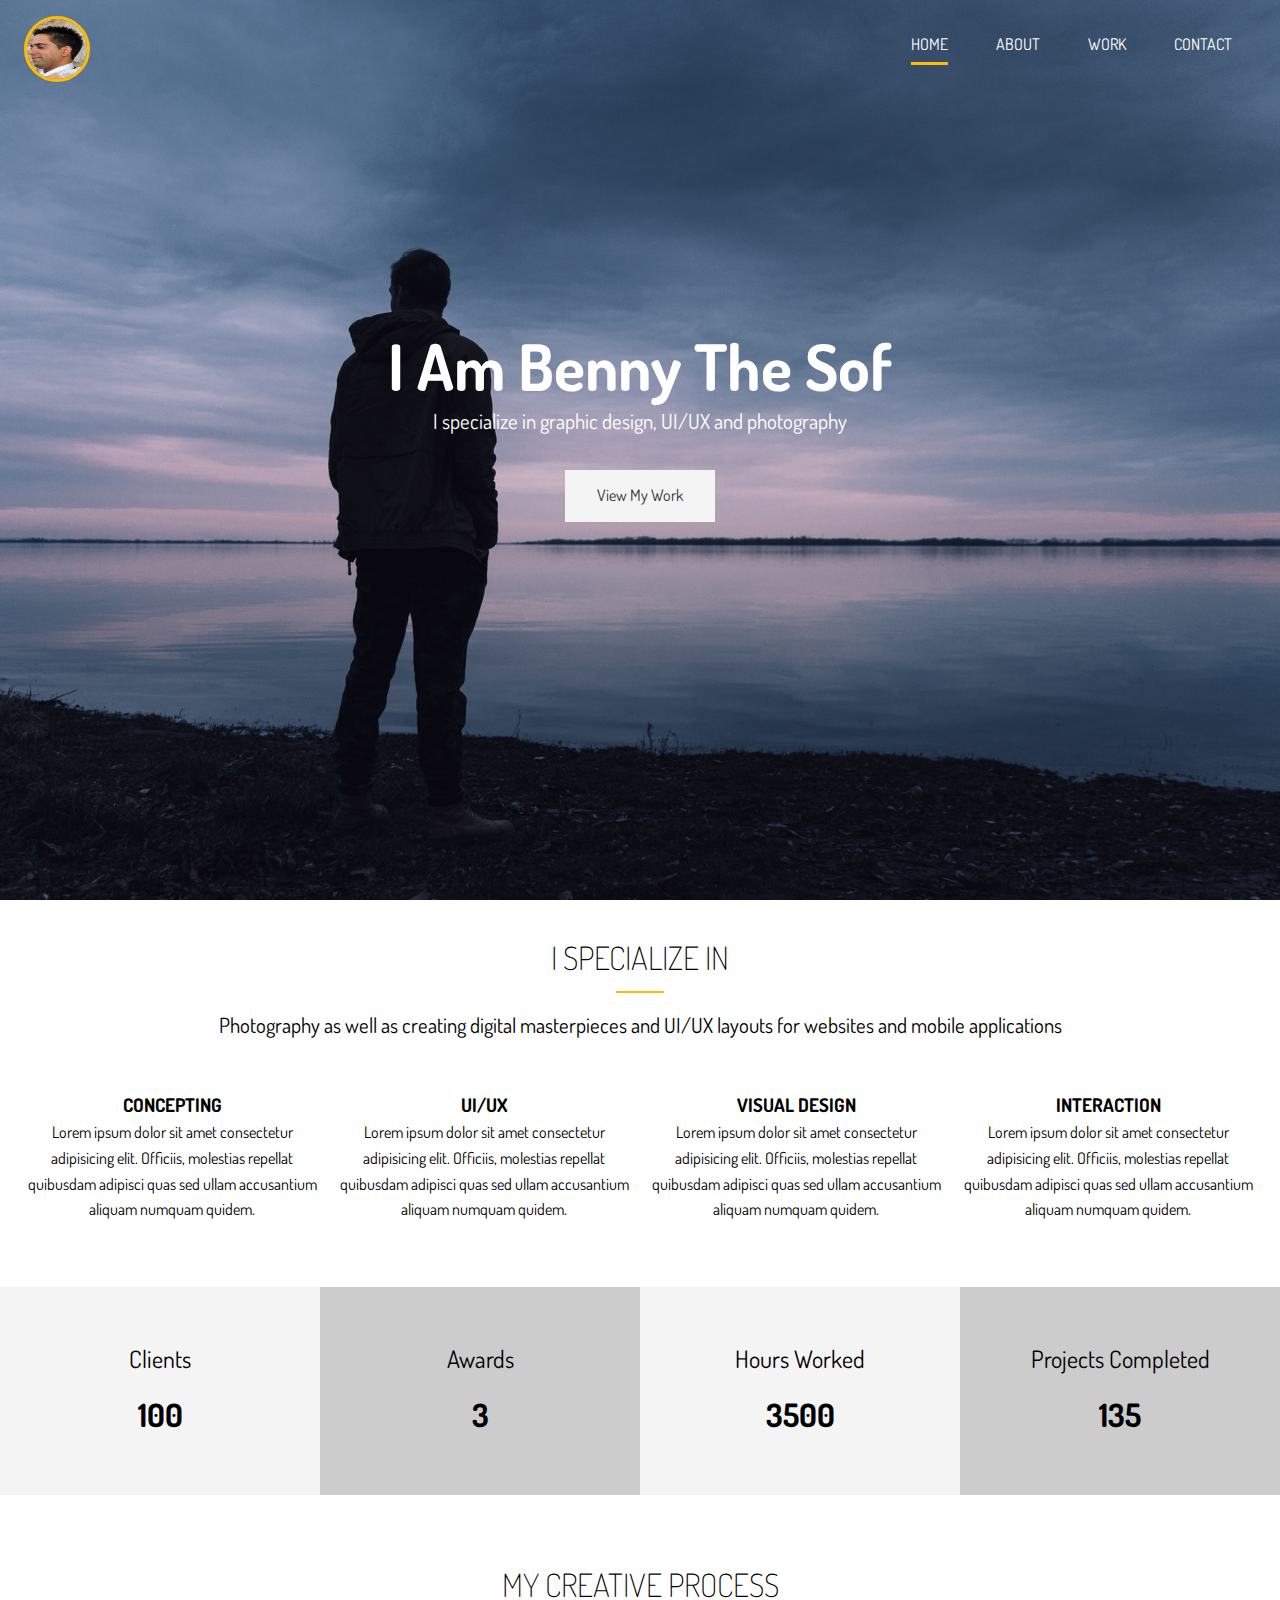
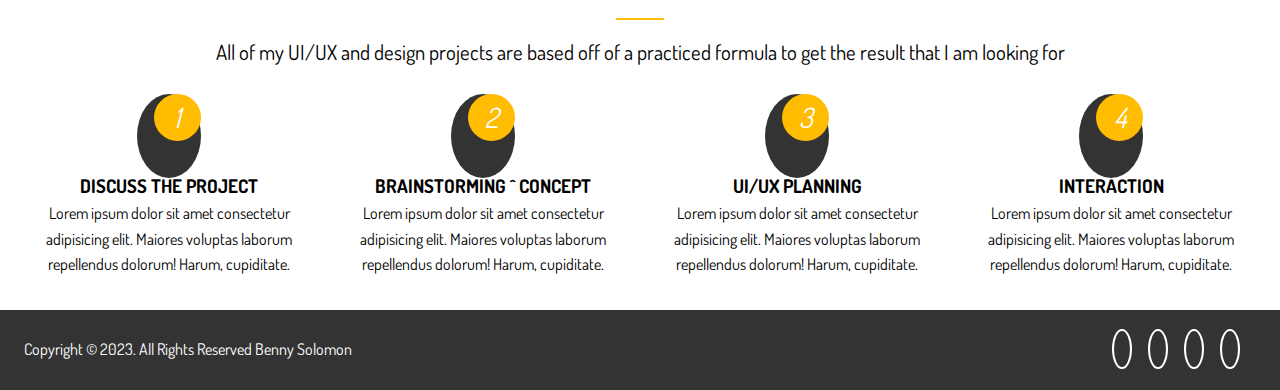
==== index.html @ 0384a3cb "Portfolio ver 1.1" ====
<!DOCTYPE html>
<html lang="en">
  <head>
    <meta charset="UTF-8" />
    <meta name="viewport" content="width=device-width, initial-scale=1.0" />
    <meta http-equiv="X-UA-Compatible" content="ie=edge" />
    <link
      rel="stylesheet"
      href="https://use.fontawesome.com/releases/v5.7.2/css/all.css"
      integrity="sha384-fnmOCqbTlWIlj8LyTjo7mOUStjsKC4pOpQbqyi7RrhN7udi9RwhKkMHpvLbHG9Sr"
      crossorigin="anonymous"
    />
    <link
      href="https://fonts.googleapis.com/css?family=Dosis"
      rel="stylesheet"
    />
    <link rel="stylesheet" href="css/main.css" />
    <title>John Doe | UI/UX Designer & Photographer</title>
  </head>
  <body>
    <!-- Header -->
    <header id="header-home">
      <div class="container">
        <nav id="main-nav">
          <img src="img/me.jpg" alt="My Portfolio" id="logo" />
          <ul>
            <li><a href="index.html" class="current">Home</a></li>
            <li><a href="about.html">About</a></li>
            <li><a href="work.html">Work</a></li>
            <li><a href="contact.html">Contact</a></li>
          </ul>
        </nav>
        <div class="header-content">
          <h1>
            I Am Benny The
            <span
              class="txt-type"
              data-wait="3000"
              data-words='["Software Developer", "Fullstack Developer", "Front-end Developer"]'
            ></span>
          </h1>
          <p class="lead">
            I specialize in graphic design, UI/UX and photography
          </p>
          <a href="work.html" class="btn-light">View My Work</a>
        </div>
      </div>
    </header>

    <!-- Section A: Specialize -->
    <section id="home-a" class="text-center py-2">
      <div class="container">
        <h2 class="section-title">I Specialize In</h2>
        <div class="bottom-line"></div>
        <p class="lead">
          Photography as well as creating digital masterpieces and UI/UX layouts
          for websites and mobile applications
        </p>
        <div class="specials">
          <div>
            <i class="fas fa-file-alt fa-2x"></i>
            <h3>Concepting</h3>
            <p>
              Lorem ipsum dolor sit amet consectetur adipisicing elit. Officiis,
              molestias repellat quibusdam adipisci quas sed ullam accusantium
              aliquam numquam quidem.
            </p>
          </div>
          <div>
            <i class="fas fa-desktop fa-2x"></i>
            <h3>UI/UX</h3>
            <p>
              Lorem ipsum dolor sit amet consectetur adipisicing elit. Officiis,
              molestias repellat quibusdam adipisci quas sed ullam accusantium
              aliquam numquam quidem.
            </p>
          </div>
          <div>
            <i class="fas fa-object-ungroup fa-2x"></i>
            <h3>Visual Design</h3>
            <p>
              Lorem ipsum dolor sit amet consectetur adipisicing elit. Officiis,
              molestias repellat quibusdam adipisci quas sed ullam accusantium
              aliquam numquam quidem.
            </p>
          </div>
          <div>
            <i class="fas fa-thumbs-up fa-2x"></i>
            <h3>Interaction</h3>
            <p>
              Lorem ipsum dolor sit amet consectetur adipisicing elit. Officiis,
              molestias repellat quibusdam adipisci quas sed ullam accusantium
              aliquam numquam quidem.
            </p>
          </div>
        </div>
      </div>
    </section>

    <!-- Section B: Stats -->
    <section id="home-b" class="text-center py-2">
      <div class="stats">
        <div>
          <ul>
            <li><i class="fas fa-users fa-3x"></i></li>
            <li class="stats-title">Clients</li>
            <li class="stats-number">100</li>
          </ul>
        </div>
        <div>
          <ul>
            <li><i class="fas fa-award fa-3x"></i></li>
            <li class="stats-title">Awards</li>
            <li class="stats-number">3</li>
          </ul>
        </div>
        <div>
          <ul>
            <li><i class="fas fa-hourglass-start fa-3x"></i></li>
            <li class="stats-title">Hours Worked</li>
            <li class="stats-number">3500</li>
          </ul>
        </div>
        <div>
          <ul>
            <li><i class="fas fa-code-branch fa-3x"></i></li>
            <li class="stats-title">Projects Completed</li>
            <li class="stats-number">135</li>
          </ul>
        </div>
      </div>
    </section>

    <!-- Section C: Process -->
    <section id="home-c" class="text-center py-2">
      <div class="container">
        <h2 class="section-title">
          My Creative Process
        </h2>
        <div class="bottom-line"></div>
        <p class="lead">
          All of my UI/UX and design projects are based off of a practiced
          formula to get the result that I am looking for
        </p>
        <div class="process">
          <div>
            <i class="fas fa-file-alt fa-4x process-icon my-2">
              <div class="process-step">1</div>
            </i>
            <h3>Discuss The Project</h3>
            <p>
              Lorem ipsum dolor sit amet consectetur adipisicing elit. Maiores
              voluptas laborum repellendus dolorum! Harum, cupiditate.
            </p>
          </div>
          <div>
            <i class="fas fa-desktop fa-4x process-icon my-2">
              <div class="process-step">2</div>
            </i>
            <h3>Brainstorming ^ Concept</h3>
            <p>
              Lorem ipsum dolor sit amet consectetur adipisicing elit. Maiores
              voluptas laborum repellendus dolorum! Harum, cupiditate.
            </p>
          </div>
          <div>
            <i class="fas fa-object-ungroup fa-4x process-icon my-2">
              <div class="process-step">3</div>
            </i>
            <h3>UI/UX Planning</h3>
            <p>
              Lorem ipsum dolor sit amet consectetur adipisicing elit. Maiores
              voluptas laborum repellendus dolorum! Harum, cupiditate.
            </p>
          </div>
          <div>
            <i class="fas fa-thumbs-up fa-4x process-icon my-2">
              <div class="process-step">4</div>
            </i>
            <h3>Interaction</h3>
            <p>
              Lorem ipsum dolor sit amet consectetur adipisicing elit. Maiores
              voluptas laborum repellendus dolorum! Harum, cupiditate.
            </p>
          </div>
        </div>
      </div>
    </section>

    <!-- Footer -->
    <footer id="main-footer">
      <div class="footer-content container">
        <p>Copyright &copy; 2023. All Rights Reserved Benny Solomon</p>
        <div class="social">
          <i class="fab fa-twitter"></i>
          <i class="fab fa-facebook"></i>
          <i class="fab fa-instagram"></i>
          <i class="fab fa-linkedin"></i>
        </div>
      </div>
    </footer>

    <!-- Type Effect Tutorial: https://www.youtube.com/watch?v=POX3dT-pB4E -->
    <script src="js/typewriter.js"></script>
  </body>
</html>
---- css/main.css ----
.container {
  max-width: 1280px;
  padding: 0 1.5rem;
  margin: auto;
  overflow: hidden; }

.btn-main, .btn-light, .btn-dark {
  display: inline-block;
  padding: 0.8rem 2rem;
  transition: all 0.5s;
  border: none;
  cursor: pointer; }

.btn-main {
  color: #333;
  background-color: #ffbc00; }

.btn-light {
  color: #333;
  background-color: #f4f4f4; }

.btn-dark {
  color: #f4f4f4;
  background-color: #333; }

button[class^='btn-']:hover,
a[class^='btn-']:hover,
input[class^='btn-']:hover {
  background-color: #ffbc00; }

.bg-main {
  background: #ffbc00;
  color: #fff; }

.bg-dark {
  background: #333;
  color: #fff; }

.bg-light {
  background: #f4f4f4;
  color: #000; }

.bg-medium {
  background: #ccc;
  color: #000; }

.lead {
  font-size: 1.3rem;
  margin-bottom: 2rem; }

.text-center {
  text-align: center; }

.py-1 {
  padding: 1rem 0; }

.py-2 {
  padding: 2rem 0; }

.py-3 {
  padding: 3rem 0; }

.py-4 {
  padding: 4rem 0; }

.my-1 {
  margin: 1rem 0; }

.my-2 {
  margin: 2rem 0; }

.my-3 {
  margin: 3rem 0; }

.my-4 {
  margin: 4rem 0; }

.section-title {
  font-size: 2rem;
  display: block;
  padding-bottom: 0.5rem;
  text-align: center;
  font-weight: 100;
  text-transform: uppercase; }

.bottom-line {
  height: 2px;
  width: 3rem;
  background: #ffbc00;
  display: block;
  margin: 0 auto 1rem auto; }

.items {
  display: grid;
  grid-template-columns: repeat(3, 1fr);
  box-shadow: 0 5px 10px 0 rgba(0, 0, 0, 0.3); }

.item {
  position: relative;
  background: #ffbc00;
  overflow: hidden; }
  .item::after {
    content: '';
    position: absolute;
    display: block;
    background: inherit;
    opacity: 0.9;
    top: 0;
    left: 0;
    width: 100%;
    height: 100%;
    transform: scale(2) translateX(-75%) translateY(-75%) rotate(-28deg);
    transition: transform 3s cubic-bezier(0.2, 1, 0.3, 1); }
  .item:hover:after {
    transform: scale(2) translateX(0) translateY(0) rotate(-28deg); }
  .item:hover .item-image {
    transform: scale(1.2); }
  .item:hover .item-text {
    opacity: 1;
    transform: translateY(0); }
  .item-image {
    height: auto;
    transform: translateZ(0);
    display: block;
    transition: transform 750ms cubic-bezier(0.2, 1, 0.3, 1); }
  .item-image:before {
    content: '';
    display: block;
    padding-top: 75%;
    overflow: hidden; }
  .item-image img {
    position: absolute;
    top: 0;
    left: 0;
    width: 100%;
    height: auto;
    line-height: 0; }
  .item-text {
    position: absolute;
    top: 0;
    left: 0;
    bottom: 0;
    right: 0;
    opacity: 0;
    text-align: center;
    z-index: 1;
    color: #fff;
    transform: translateY(-20%);
    transition: opacity 500ms cubic-bezier(0.2, 1, 0.3, 1), transform 500ms cubic-bezier(0.2, 1, 0.3, 1);
    transition-delay: 300ms; }
  .item-text-wrap {
    position: absolute;
    width: 100%;
    top: 50%;
    transform: translateY(-50%); }
  .item-text-title {
    font-size: 2rem;
    padding: 0 1rem;
    margin: 5px 0 0 0; }
  .item-text-category {
    text-transform: uppercase;
    font-size: 1.2rem;
    opacity: 0.7;
    margin: 0; }

* {
  margin: 0;
  padding: 0; }

body {
  font-family: 'Dosis', sans-serif;
  line-height: 1.6;
  background: #fff; }

a {
  text-decoration: none;
  color: #333; }

ul {
  list-style: none; }

h2,
h3,
h4 {
  text-transform: uppercase; }

img {
  width: 100%; }

#logo {
  width: 60px;
  height: 60px;
  color: #fff;
  border-radius: 50%;
  border: 3px solid #ffbc00;
  text-transform: uppercase; }

#main-nav {
  display: flex;
  justify-content: space-between;
  padding-top: 1rem; }
  #main-nav ul {
    display: flex; }
  #main-nav li {
    padding: 1rem 1.5rem; }
  #main-nav a {
    text-decoration: none;
    color: #fff;
    text-transform: uppercase;
    border-bottom: 3px transparent solid;
    padding-bottom: 0.5rem;
    transition: border-color 0.5s; }
    #main-nav a:hover {
      border-color: #ccc; }
    #main-nav a.current {
      border-color: #ffbc00; }

#header-home {
  background: url("../img/showcase.jpg") no-repeat center right/cover;
  height: 100vh;
  color: #fff; }
  #header-home .header-content {
    text-align: center;
    padding-top: 20%; }
    #header-home .header-content h1 {
      font-size: 4rem;
      line-height: 1.2; }

#header-inner {
  background: url("../img/showcase.jpg") no-repeat 20% 30%/cover;
  height: 5.5rem;
  border-bottom: 3px solid #ffbc00; }

#home-a .specials {
  margin-top: 3rem;
  display: grid;
  grid-gap: 1rem;
  grid-template-columns: repeat(4, 1fr); }
  #home-a .specials .fas {
    color: #ffbc00;
    padding-bottom: 0.4rem; }

#home-b .stats {
  display: grid;
  grid-template-columns: repeat(4, 1fr); }
  #home-b .stats li {
    line-height: 2; }
    #home-b .stats li.stats-title {
      font-size: 1.5rem; }
    #home-b .stats li.stats-number {
      font-size: 2rem;
      font-weight: bold; }
  #home-b .stats div {
    padding: 3rem 0; }
    #home-b .stats div:nth-child(odd) {
      background: #f4f4f4; }
    #home-b .stats div:nth-child(even) {
      background: #ccc; }

#home-c .process {
  display: grid;
  grid-template-columns: repeat(4, 1fr);
  grid-gap: 1.5rem;
  text-align: center; }
  #home-c .process-step {
    position: absolute;
    top: 0;
    right: 0;
    font-size: 28px;
    background: #ffbc00;
    color: #fff;
    border-radius: 50%;
    height: 15px;
    width: 15px;
    line-height: 15px;
    padding: 1rem;
    transition: all 1s; }
  #home-c .process-icon {
    border-radius: 50%;
    background: #333;
    color: #fff;
    padding: 2rem;
    width: 70px;
    height: 70px;
    line-height: 70px;
    text-align: center;
    position: relative;
    transition: all 1s; }
    #home-c .process-icon:hover {
      background: #ffbc00;
      width: 90px;
      height: 90px;
      line-height: 90px; }
      #home-c .process-icon:hover .process-step {
        background: #333;
        color: #fff; }

#about-a .about-info {
  display: grid;
  grid-template-areas: 'bioimage bio bio' 'aw1 aw2 aw3';
  grid-gap: 1.2rem; }

#about-a .bio-image {
  grid-area: bioimage; }

#about-a .bio {
  grid-area: bio;
  border-left: 3px solid #ffbc00;
  padding: 0.8rem; }

#about-a .award-1 {
  grid-area: aw1; }

#about-a .award-2 {
  grid-area: aw2; }

#about-a .award-3 {
  grid-area: aw3; }

#about-a .award-1 .fas,
#about-a .award-2 .fas,
#about-a .award-3 .fas {
  color: #ffbc00;
  margin: 1rem; }

#about-b .progress {
  overflow: hidden;
  height: 20px;
  background: #ccc;
  border-radius: 5px;
  margin-bottom: 0.6rem; }
  #about-b .progress div {
    height: 100%;
    color: #fff;
    text-align: center;
    background: #ffbc00; }

#about-c .about-logos {
  display: grid;
  grid-template-columns: repeat(4, 1fr);
  grid-gap: 2rem; }
  #about-c .about-logos img {
    width: 70%; }

#about-d .testimonials {
  display: grid;
  grid-template-columns: repeat(4, 1fr);
  grid-gap: 0.5rem; }
  #about-d .testimonials ul {
    list-style: none;
    margin-top: 1rem;
    display: flex;
    align-items: center; }
  #about-d .testimonials p {
    border: 1px solid #ccc;
    border-radius: 5px;
    padding: 0.5rem; }
  #about-d .testimonials img {
    width: 50px;
    height: 50px;
    border-radius: 50%;
    margin-right: 0.5rem; }

#contact-a .text-fields {
  display: grid;
  grid-template-areas: 'name email' 'subject phone' 'message message';
  grid-gap: 1.2rem;
  margin-bottom: 1.2rem; }
  #contact-a .text-fields .name-input {
    grid-area: name; }
  #contact-a .text-fields .subject-input {
    grid-area: subject; }
  #contact-a .text-fields .email-input {
    grid-area: email; }
  #contact-a .text-fields .phone-input {
    grid-area: phone; }
  #contact-a .text-fields .message-input {
    grid-area: message;
    height: 100px; }
  #contact-a .text-fields .text-input {
    padding: 0.5rem 1rem; }

#contact-a button[type='submit'] {
  width: 50%; }

#contact-b .contact-info {
  display: grid;
  grid-template-columns: repeat(3, 1fr);
  text-align: center; }

#contact-c h1 {
  text-align: center;
  font-size: 4rem; }

#main-footer {
  background: #333;
  color: #fff;
  height: 5rem; }
  #main-footer .footer-content {
    display: flex;
    justify-content: space-between;
    height: 5rem;
    align-items: center; }
    #main-footer .footer-content .social .fab {
      margin-right: 1rem;
      border: 2px #fff solid;
      border-radius: 50%;
      height: 20px;
      width: 20px;
      line-height: 20px;
      text-align: center;
      padding: 0.5rem; }
      #main-footer .footer-content .social .fab:hover {
        background: #ffbc00; }

@media (max-width: 800px) {
  #header-home {
    height: 30rem; }
    #header-home .header-content {
      padding-top: 5rem; } }

@media (max-width: 500px) {
  #main-nav {
    flex-direction: column;
    align-items: center; }
    #main-nav li {
      padding: 1rem; }
  #header-home {
    height: 10rem;
    border-bottom: 3px solid #ffbc00;
    background-position: 20% 30%; }
    #header-home .header-content {
      display: none; }
  #header-inner {
    height: 10rem; }
  #home-a .specials,
  #home-b .stats,
  #home-c .process,
  #about-d .testimonials,
  #contact-b .contact-info,
  .items {
    grid-template-columns: 1fr; }
  #home-a .specials div {
    border-bottom: 1px #f4f4f4 solid;
    padding-bottom: 1rem; }
    #home-a .specials div:last-child {
      border: none;
      padding-bottom: 0; }
  #home-b .stats div {
    padding: 2rem 0 1rem 0; }
  #about-a .about-info {
    grid-template-areas: 'bioimage' 'bio' 'aw1' 'aw2' 'aw3'; }
  #about-c {
    display: none; }
  #contact-a .text-fields {
    grid-template-areas: 'name' 'subject' 'email' 'phone' 'message'; }
  #contact-b div {
    margin-bottom: 1rem;
    padding-bottom: 1rem;
    border-bottom: 1px #555 solid; }
    #contact-b div:last-child {
      border: none;
      margin-bottom: 0;
      padding-bottom: 0; }
  #contact-c h1 {
    font-size: 2rem; }
  #main-footer {
    height: 7rem; }
    #main-footer .footer-content {
      flex-direction: column;
      padding: 1rem;
      height: 5rem; } }

@media (max-height: 580px) {
  #header-home .header-content {
    padding-top: 3rem; } }

@media (max-height: 330px) {
  #header-home .header-content h1 {
    font-size: 2rem; } }
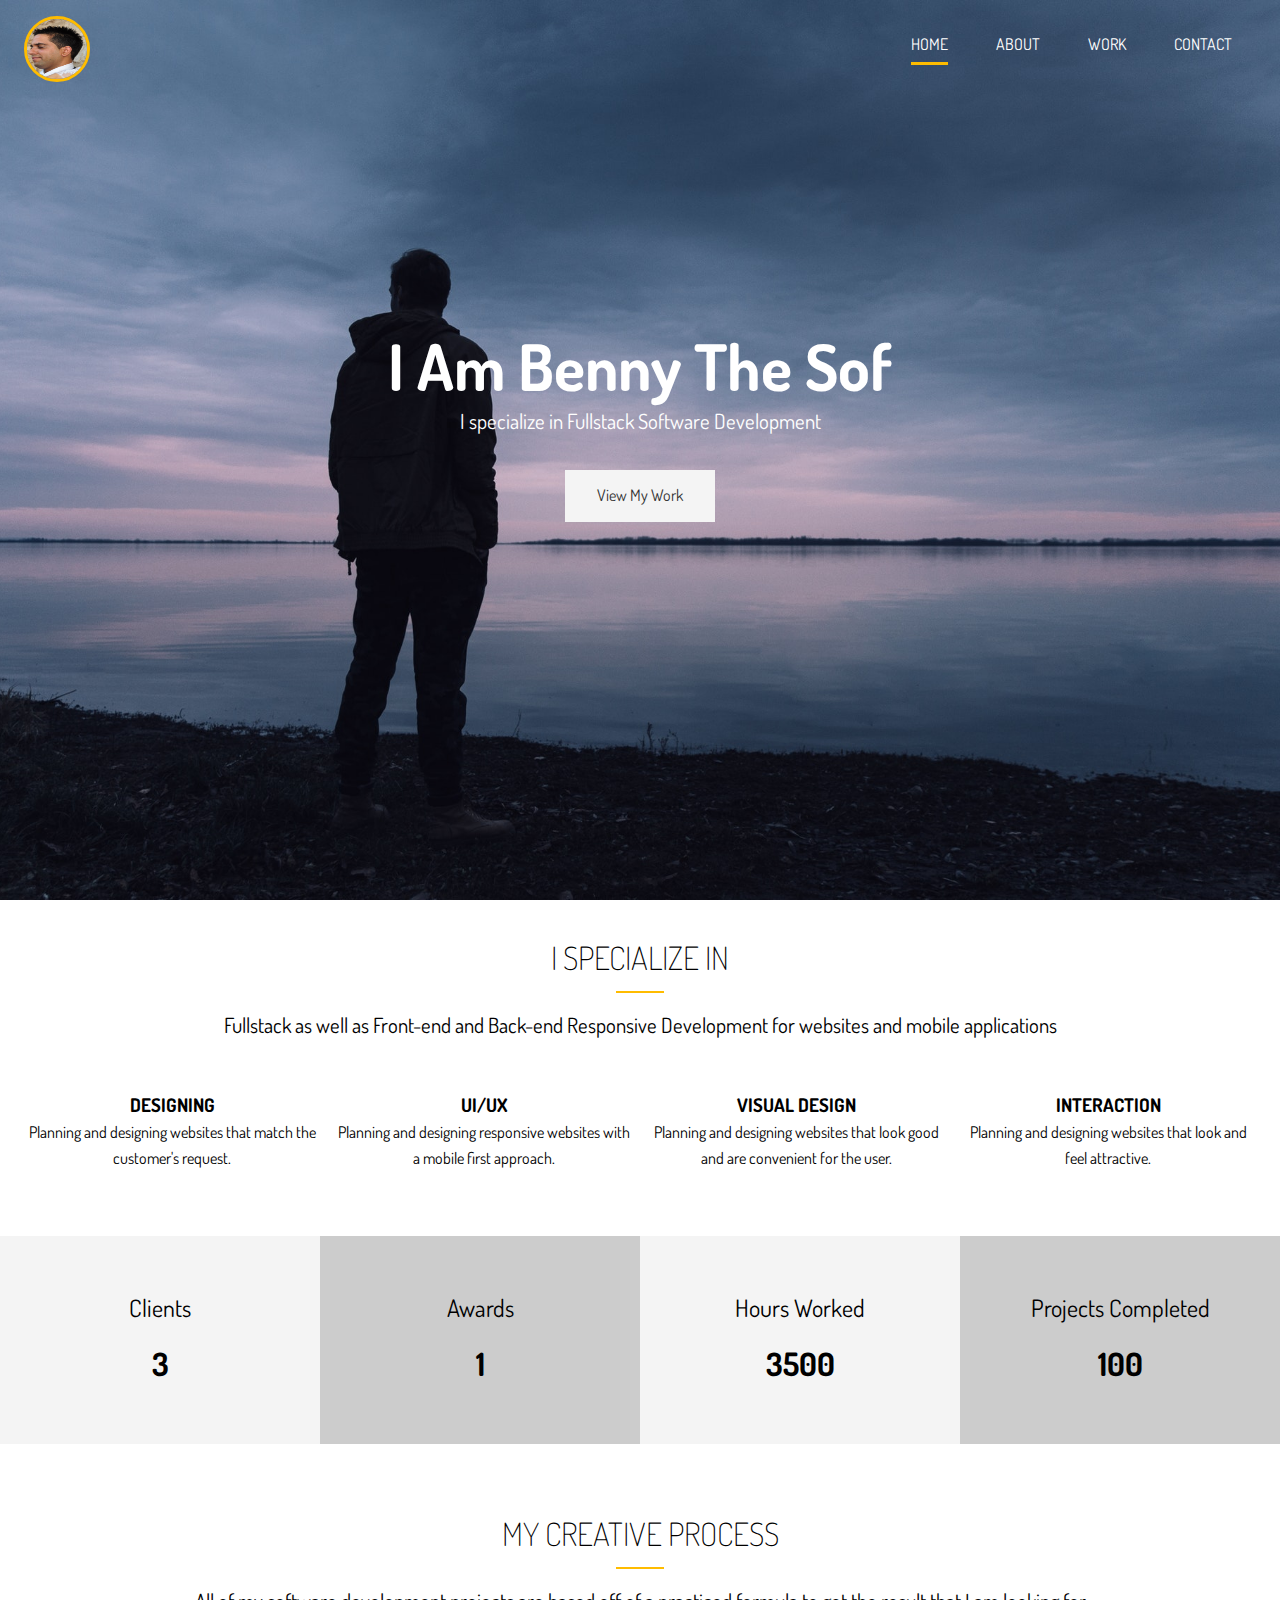
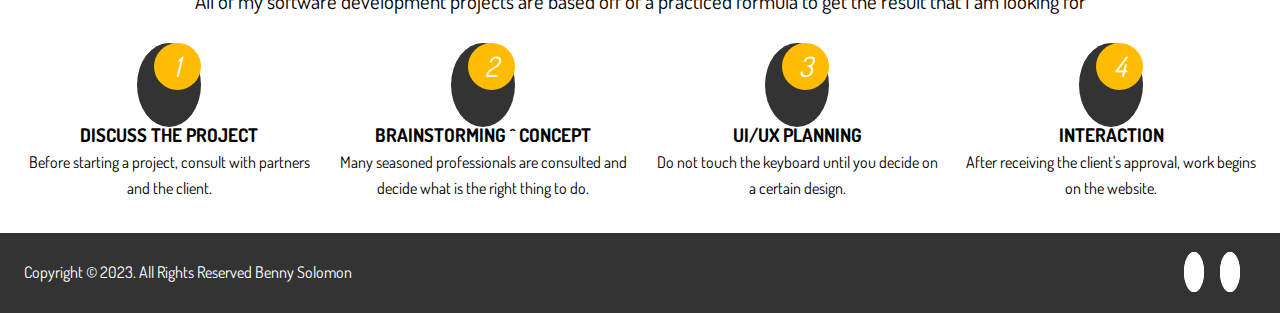
==== commit 80e6440b: "Portfolio ver 1.2" ====
--- a/index.html
+++ b/index.html
@@ -15,7 +15,7 @@
       rel="stylesheet"
     />
     <link rel="stylesheet" href="css/main.css" />
-    <title>John Doe | UI/UX Designer & Photographer</title>
+    <title>Benny Solomon | Fullstack Developer</title>
   </head>
   <body>
     <!-- Header -->
@@ -40,7 +40,7 @@
             ></span>
           </h1>
           <p class="lead">
-            I specialize in graphic design, UI/UX and photography
+            I specialize in Fullstack Software Development
           </p>
           <a href="work.html" class="btn-light">View My Work</a>
         </div>
@@ -53,44 +53,36 @@
         <h2 class="section-title">I Specialize In</h2>
         <div class="bottom-line"></div>
         <p class="lead">
-          Photography as well as creating digital masterpieces and UI/UX layouts
+          Fullstack as well as Front-end and Back-end Responsive Development
           for websites and mobile applications
         </p>
         <div class="specials">
           <div>
             <i class="fas fa-file-alt fa-2x"></i>
-            <h3>Concepting</h3>
+            <h3>Designing</h3>
             <p>
-              Lorem ipsum dolor sit amet consectetur adipisicing elit. Officiis,
-              molestias repellat quibusdam adipisci quas sed ullam accusantium
-              aliquam numquam quidem.
+              Planning and designing websites that match the customer's request.
             </p>
           </div>
           <div>
             <i class="fas fa-desktop fa-2x"></i>
             <h3>UI/UX</h3>
             <p>
-              Lorem ipsum dolor sit amet consectetur adipisicing elit. Officiis,
-              molestias repellat quibusdam adipisci quas sed ullam accusantium
-              aliquam numquam quidem.
+              Planning and designing responsive websites with a mobile first approach.
             </p>
           </div>
           <div>
             <i class="fas fa-object-ungroup fa-2x"></i>
             <h3>Visual Design</h3>
             <p>
-              Lorem ipsum dolor sit amet consectetur adipisicing elit. Officiis,
-              molestias repellat quibusdam adipisci quas sed ullam accusantium
-              aliquam numquam quidem.
+              Planning and designing websites that look good and are convenient for the user.
             </p>
           </div>
           <div>
             <i class="fas fa-thumbs-up fa-2x"></i>
             <h3>Interaction</h3>
             <p>
-              Lorem ipsum dolor sit amet consectetur adipisicing elit. Officiis,
-              molestias repellat quibusdam adipisci quas sed ullam accusantium
-              aliquam numquam quidem.
+              Planning and designing websites that look and feel attractive.
             </p>
           </div>
         </div>
@@ -104,14 +96,14 @@
           <ul>
             <li><i class="fas fa-users fa-3x"></i></li>
             <li class="stats-title">Clients</li>
-            <li class="stats-number">100</li>
+            <li class="stats-number">3</li>
           </ul>
         </div>
         <div>
           <ul>
             <li><i class="fas fa-award fa-3x"></i></li>
             <li class="stats-title">Awards</li>
-            <li class="stats-number">3</li>
+            <li class="stats-number">1</li>
           </ul>
         </div>
         <div>
@@ -125,7 +117,7 @@
           <ul>
             <li><i class="fas fa-code-branch fa-3x"></i></li>
             <li class="stats-title">Projects Completed</li>
-            <li class="stats-number">135</li>
+            <li class="stats-number">100</li>
           </ul>
         </div>
       </div>
@@ -139,7 +131,7 @@
         </h2>
         <div class="bottom-line"></div>
         <p class="lead">
-          All of my UI/UX and design projects are based off of a practiced
+          All of my software development projects are based off of a practiced
           formula to get the result that I am looking for
         </p>
         <div class="process">
@@ -149,8 +141,7 @@
             </i>
             <h3>Discuss The Project</h3>
             <p>
-              Lorem ipsum dolor sit amet consectetur adipisicing elit. Maiores
-              voluptas laborum repellendus dolorum! Harum, cupiditate.
+              Before starting a project, consult with partners and the client.
             </p>
           </div>
           <div>
@@ -159,8 +150,7 @@
             </i>
             <h3>Brainstorming ^ Concept</h3>
             <p>
-              Lorem ipsum dolor sit amet consectetur adipisicing elit. Maiores
-              voluptas laborum repellendus dolorum! Harum, cupiditate.
+              Many seasoned professionals are consulted and decide what is the right thing to do.
             </p>
           </div>
           <div>
@@ -169,8 +159,7 @@
             </i>
             <h3>UI/UX Planning</h3>
             <p>
-              Lorem ipsum dolor sit amet consectetur adipisicing elit. Maiores
-              voluptas laborum repellendus dolorum! Harum, cupiditate.
+              Do not touch the keyboard until you decide on a certain design.
             </p>
           </div>
           <div>
@@ -179,8 +168,7 @@
             </i>
             <h3>Interaction</h3>
             <p>
-              Lorem ipsum dolor sit amet consectetur adipisicing elit. Maiores
-              voluptas laborum repellendus dolorum! Harum, cupiditate.
+              After receiving the client's approval, work begins on the website.
             </p>
           </div>
         </div>
@@ -192,10 +180,8 @@
       <div class="footer-content container">
         <p>Copyright &copy; 2023. All Rights Reserved Benny Solomon</p>
         <div class="social">
-          <i class="fab fa-twitter"></i>
-          <i class="fab fa-facebook"></i>
-          <i class="fab fa-instagram"></i>
-          <i class="fab fa-linkedin"></i>
+          <a href="https://github.com/MrBennySolomon/"><i class="fab fa-github"></i></a>
+          <a href="https://www.linkedin.com/in/benny-solomon-828397174/"><i class="fab fa-linkedin"></i></a>
         </div>
       </div>
     </footer>
--- a/css/main.css
+++ b/css/main.css
@@ -403,6 +403,7 @@
     align-items: center; }
     #main-footer .footer-content .social .fab {
       margin-right: 1rem;
+      background-color: #fff;
       border: 2px #fff solid;
       border-radius: 50%;
       height: 20px;
